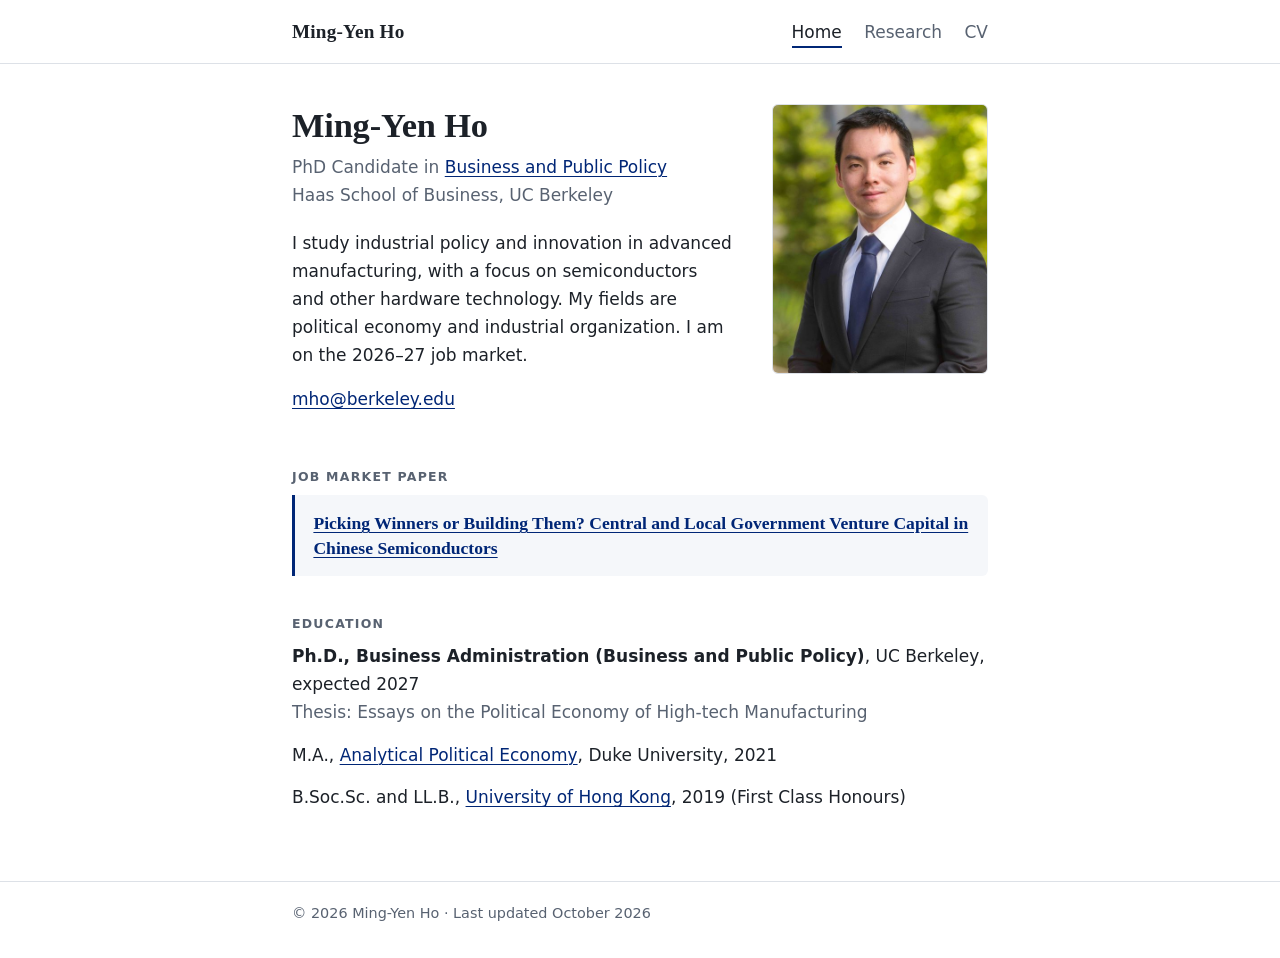
==== index.html @ 7955ac92 "Add personal website: home, research and CV Static HTML and CSS with no build step. The CV PDF is co" ====
<!doctype html>
<html lang="en">
<head>
  <meta charset="utf-8">
  <meta name="viewport" content="width=device-width, initial-scale=1">
  <title>Ming-Yen Ho</title>
  <meta name="description" content="Ming-Yen Ho is a PhD candidate in Business and Public Policy at the Haas School of Business, UC Berkeley. His research studies industrial policy and innovation in semiconductors and other hardware technology.">
  <meta name="color-scheme" content="light dark">
  <link rel="icon" href="data:image/svg+xml,%3Csvg xmlns='http://www.w3.org/2000/svg' viewBox='0 0 32 32'%3E%3Crect width='32' height='32' rx='6' fill='%23002676'/%3E%3Ctext x='16' y='22.5' font-family='Georgia,serif' font-size='15' font-weight='700' text-anchor='middle' fill='white'%3EMH%3C/text%3E%3C/svg%3E">
  <link rel="stylesheet" href="assets/style.css">
  <script type="application/ld+json">
  {
    "@context": "https://schema.org",
    "@type": "Person",
    "name": "Ming-Yen Ho",
    "jobTitle": "PhD Candidate",
    "affiliation": {
      "@type": "Organization",
      "name": "Haas School of Business, University of California, Berkeley"
    },
    "url": "https://homervyn.github.io/"
  }
  </script>
</head>
<body>
  <a class="skip" href="#main">Skip to content</a>

  <header class="site">
    <div class="wrap">
      <a class="brand" href="index.html">Ming-Yen Ho</a>
      <nav aria-label="Main">
        <ul>
          <li><a href="index.html" aria-current="page">Home</a></li>
          <li><a href="research.html">Research</a></li>
          <li><a href="cv.html">CV</a></li>
        </ul>
      </nav>
    </div>
  </header>

  <main id="main" class="wrap">
    <section class="hero">
      <div>
        <h1>Ming-Yen Ho</h1>
        <p class="role">PhD Candidate in <a href="https://haas.berkeley.edu/bpp/phd-program/">Business and Public Policy</a><br>Haas School of Business, UC Berkeley</p>
        <p>I study industrial policy and innovation in advanced manufacturing, with a focus on semiconductors and other hardware technology. My fields are political economy and industrial organization. I am on the 2026&ndash;27 job market.</p>
        <p><a href="mailto:mho@berkeley.edu">mho@berkeley.edu</a></p>
      </div>
      <img class="portrait"
           src="assets/photo-480.jpg"
           srcset="assets/photo-480.jpg 480w, assets/photo-960.jpg 960w"
           sizes="(min-width: 40.01rem) 216px, 176px"
           width="480" height="600"
           alt="Portrait of Ming-Yen Ho">
    </section>

    <section class="section" aria-labelledby="jmp-h">
      <h2 class="label" id="jmp-h">Job market paper</h2>
      <p class="jmp"><a href="research.html#jmp">Picking Winners or Building Them? Central and Local Government Venture Capital in Chinese Semiconductors</a></p>
    </section>

    <section class="section" aria-labelledby="edu-h">
      <h2 class="label" id="edu-h">Education</h2>
      <ul class="plain">
        <li><strong>Ph.D., Business Administration (Business and Public Policy)</strong>, UC Berkeley, expected 2027<br>
          <span class="muted">Thesis: Essays on the Political Economy of High-tech Manufacturing</span></li>
        <li>M.A., <a href="https://econ.duke.edu/masters-programs/degree-programs/mape">Analytical Political Economy</a>, Duke University, 2021</li>
        <li>B.Soc.Sc. and LL.B., <a href="https://ppaweb.hku.hk/programmes/ug/gl">University of Hong Kong</a>, 2019 (First Class Honours)</li>
      </ul>
    </section>
  </main>

  <footer class="foot">
    <div class="wrap">&copy; 2026 Ming-Yen Ho &middot; Last updated October 2026</div>
  </footer>
</body>
</html>
---- assets/style.css ----
/* Personal site of Ming-Yen Ho. Plain CSS, no build step. */

:root {
  color-scheme: light dark;
  --bg: #ffffff;
  --ink: #1c2128;
  --muted: #586271;
  --rule: #dde1e7;
  --panel: #f5f7fa;
  --link: #002676;
  --link-hover: #0b4fd1;
  --button-ink: #ffffff;
  --serif: "Iowan Old Style", "Palatino Linotype", Palatino, "Book Antiqua", Georgia, serif;
  --sans: system-ui, -apple-system, "Segoe UI", Roboto, "Helvetica Neue", Arial, sans-serif;
}

@media (prefers-color-scheme: dark) {
  :root {
    --bg: #12161c;
    --ink: #e6e9ee;
    --muted: #a3acb8;
    --rule: #2a313b;
    --panel: #1a2029;
    --link: #8fb4ff;
    --link-hover: #c0d4ff;
    --button-ink: #0b1220;
  }
}

*, *::before, *::after { box-sizing: border-box; }

html { -webkit-text-size-adjust: 100%; }

body {
  margin: 0;
  background: var(--bg);
  color: var(--ink);
  font: 1.0625rem/1.65 var(--sans);
  text-rendering: optimizeLegibility;
}

.wrap { max-width: 46rem; margin-inline: auto; padding-inline: 1.25rem; }

a { color: var(--link); text-underline-offset: 0.18em; text-decoration-thickness: 0.06em; }
a:hover { color: var(--link-hover); }
a:focus-visible, .button:focus-visible {
  outline: 3px solid var(--link);
  outline-offset: 3px;
  border-radius: 3px;
}

.skip {
  position: absolute; left: 1rem; top: -4rem;
  background: var(--ink); color: var(--bg);
  padding: 0.5rem 0.9rem; border-radius: 4px; z-index: 10;
}
.skip:focus { top: 0.75rem; }

/* Header and navigation */
.site { border-bottom: 1px solid var(--rule); }
.site .wrap {
  display: flex; flex-wrap: wrap; gap: 0.5rem 1.5rem;
  justify-content: space-between; align-items: baseline;
  padding-block: 1.1rem;
}
.brand {
  font: 600 1.2rem/1.2 var(--serif);
  color: var(--ink); text-decoration: none; letter-spacing: 0.01em;
}
.brand:hover { color: var(--ink); }
nav ul { display: flex; gap: 1.4rem; list-style: none; margin: 0; padding: 0; }
nav a {
  color: var(--muted); text-decoration: none;
  padding-block: 0.25rem; border-bottom: 2px solid transparent;
}
nav a:hover { color: var(--ink); }
nav a[aria-current="page"] { color: var(--ink); border-bottom-color: var(--link); }

/* Page body */
main { padding-block: 2.5rem 3.5rem; }

h1, h2, h3 { font-family: var(--serif); font-weight: 600; line-height: 1.25; margin: 0; text-wrap: balance; }
h1 { font-size: 2.15rem; letter-spacing: -0.005em; }
h3 { font-size: 1.25rem; }

.label {
  font: 600 0.78rem/1.3 var(--sans);
  letter-spacing: 0.1em; text-transform: uppercase;
  color: var(--muted); margin: 0 0 0.6rem;
}

.muted { color: var(--muted); }
.role { margin: 0.35rem 0 1.25rem; color: var(--muted); }
p { margin: 0 0 1rem; text-wrap: pretty; }

/* Home */
.hero {
  display: grid;
  grid-template-columns: minmax(0, 1fr) 13.5rem;
  gap: 2.5rem;
  align-items: start;
}
.portrait {
  display: block; width: 100%; height: auto;
  border-radius: 6px; border: 1px solid var(--rule);
}
.section { margin-top: 2.5rem; }
.jmp {
  margin: 0; padding: 1rem 1.15rem;
  background: var(--panel);
  border-left: 3px solid var(--link);
  border-radius: 0 6px 6px 0;
  font: 600 1.1rem/1.4 var(--serif);
}
.jmp a { text-decoration-thickness: 0.05em; }

.plain { list-style: none; margin: 0; padding: 0; }
.plain li { margin: 0 0 0.9rem; }

/* Research */
.lede { margin-top: 0.5rem; color: var(--muted); }
.group { margin-top: 2.75rem; }
.group:first-of-type { margin-top: 2rem; }
.paper {
  padding-block: 1.5rem;
  border-top: 1px solid var(--rule);
  scroll-margin-top: 1rem;
}
.paper:last-child { padding-bottom: 0; }
.paper .tag {
  display: inline-block; margin: 0 0 0.55rem;
  font: 600 0.72rem/1 var(--sans); letter-spacing: 0.1em; text-transform: uppercase;
  color: var(--link);
}
.paper h3 { margin: 0 0 0.35rem; }
.paper .with { margin: 0 0 0.8rem; color: var(--muted); }
.paper .abstract { margin: 0; max-width: 68ch; }
.paper .links { margin: 0.9rem 0 0; font-weight: 600; }

/* CV */
.actions { display: flex; flex-wrap: wrap; gap: 0.75rem 1.25rem; align-items: center; margin: 1.1rem 0 1.5rem; }
.button {
  display: inline-block; padding: 0.6rem 1.05rem;
  background: var(--link); color: var(--button-ink);
  border-radius: 6px; text-decoration: none; font-weight: 600;
}
.button:hover { color: var(--button-ink); filter: brightness(1.12); }
.pdf {
  display: block; width: 100%; height: min(86vh, 1150px);
  border: 1px solid var(--rule); border-radius: 6px; background: var(--panel);
}
.pdf-note { display: none; }

/* Footer */
.foot { border-top: 1px solid var(--rule); color: var(--muted); font-size: 0.9rem; }
.foot .wrap { padding-block: 1.25rem 2rem; }

@media (max-width: 40rem) {
  body { font-size: 1.03rem; }
  h1 { font-size: 1.85rem; }
  .hero { grid-template-columns: 1fr; gap: 1.5rem; }
  .portrait { order: -1; width: 11rem; }
  .pdf { display: none; }
  .pdf-note { display: block; }
}

@media print {
  .site nav, .skip, .actions { display: none; }
  body { font-size: 11pt; }
}
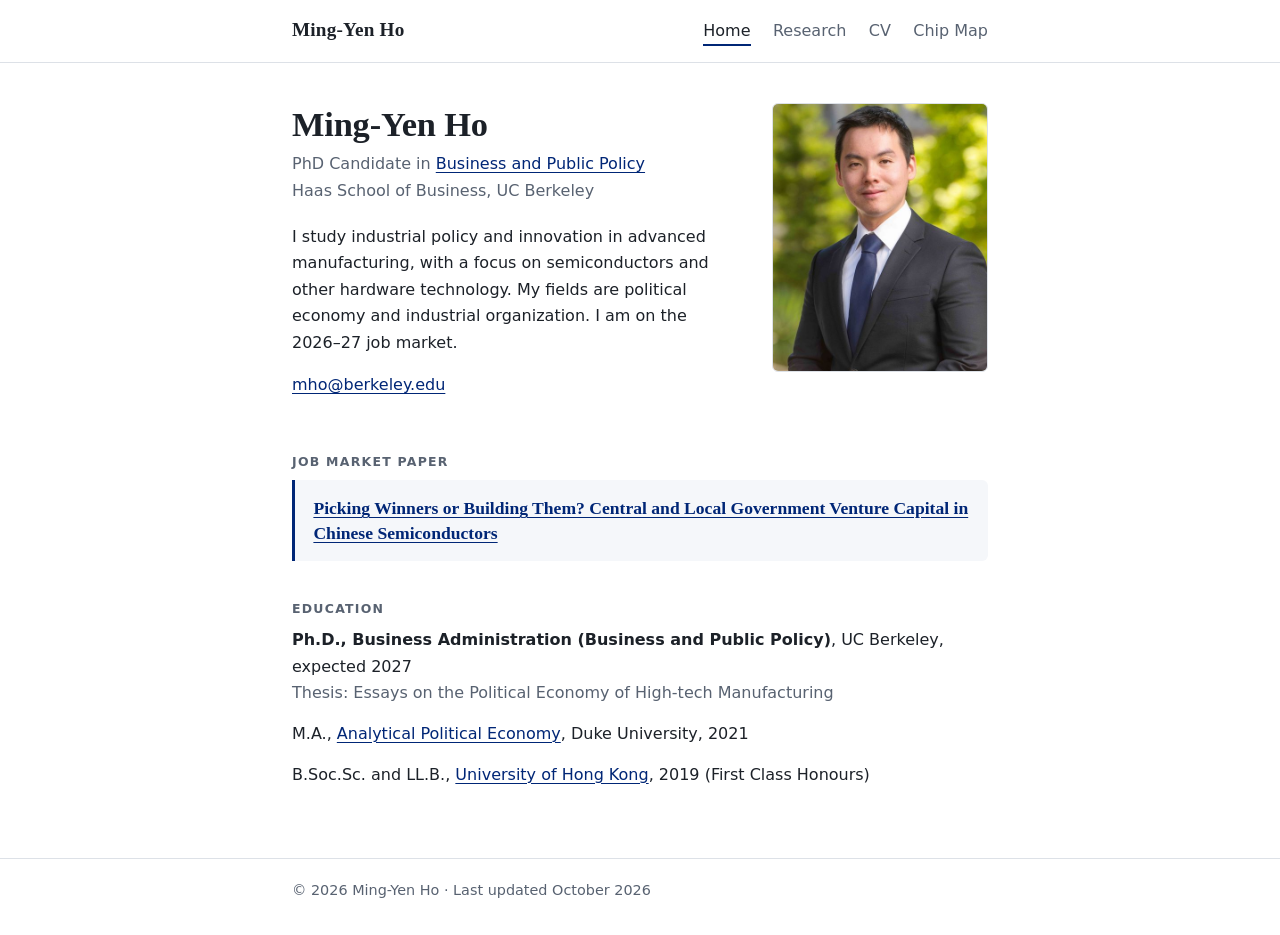
==== commit 901f6a8d: "Add a Chip Map tab to the site navigation and the site's tabs to the map page Co-Authored-By: Claude" ====
--- a/index.html
+++ b/index.html
@@ -33,6 +33,7 @@
           <li><a href="index.html" aria-current="page">Home</a></li>
           <li><a href="research.html">Research</a></li>
           <li><a href="cv.html">CV</a></li>
+          <li><a href="china-semi-map/">Chip Map</a></li>
         </ul>
       </nav>
     </div>
--- a/assets/style.css
+++ b/assets/style.css
@@ -35,7 +35,7 @@
   margin: 0;
   background: var(--bg);
   color: var(--ink);
-  font: 1.0625rem/1.65 var(--sans);
+  font: 1rem/1.65 var(--sans);
   text-rendering: optimizeLegibility;
 }
 
@@ -134,7 +134,7 @@
 }
 .paper h3 { margin: 0 0 0.35rem; }
 .paper .with { margin: 0 0 0.8rem; color: var(--muted); }
-.paper .abstract { margin: 0; max-width: 68ch; }
+.paper .abstract { margin: 0; max-width: 66ch; font-size: 0.95rem; line-height: 1.6; }
 .paper .links { margin: 0.9rem 0 0; font-weight: 600; }
 
 /* CV */
@@ -156,7 +156,7 @@
 .foot .wrap { padding-block: 1.25rem 2rem; }
 
 @media (max-width: 40rem) {
-  body { font-size: 1.03rem; }
+  body { font-size: 1rem; }
   h1 { font-size: 1.85rem; }
   .hero { grid-template-columns: 1fr; gap: 1.5rem; }
   .portrait { order: -1; width: 11rem; }
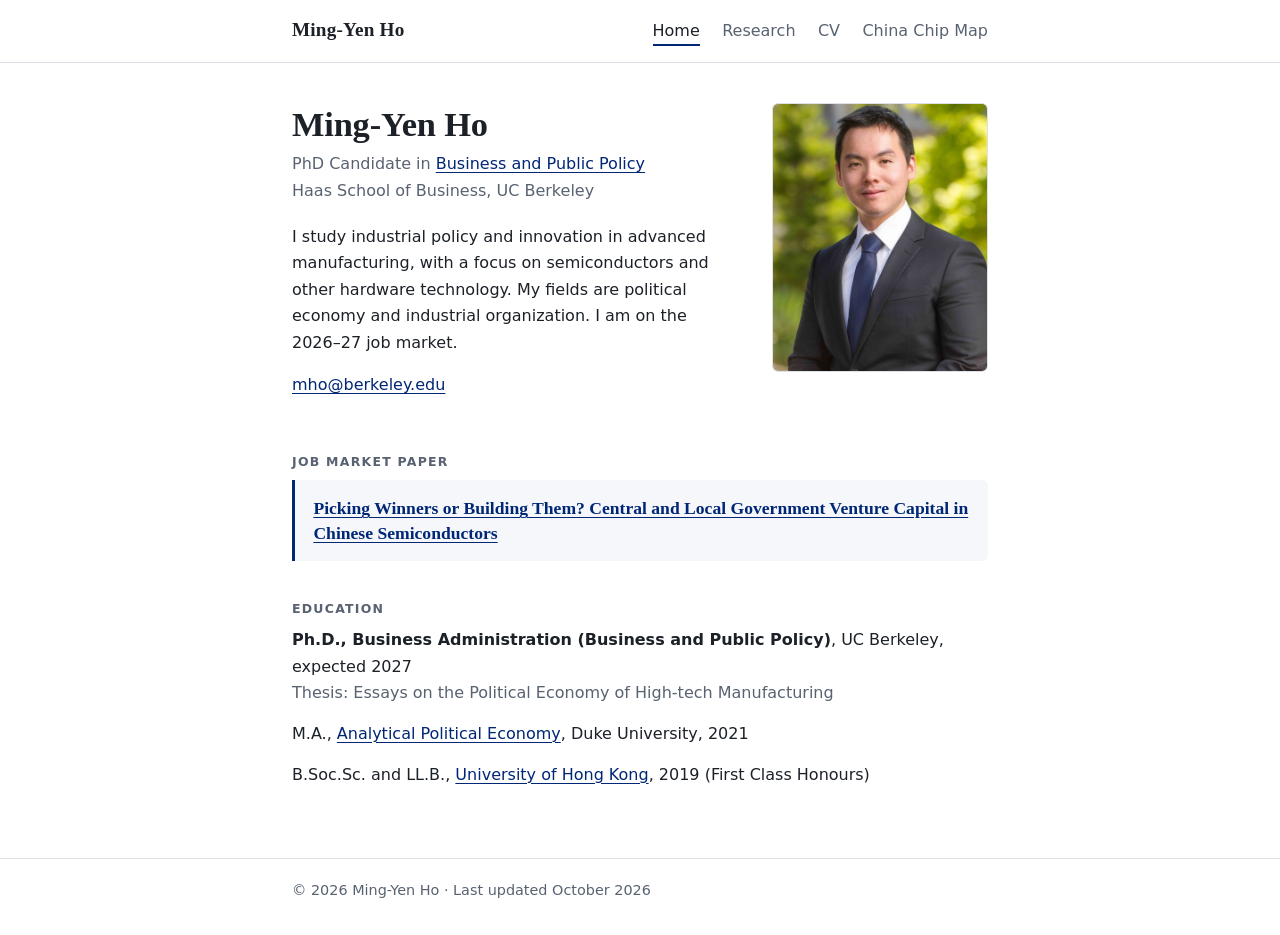
==== commit ec1ef536: "Rename the Chip Map tab to China Chip Map Co-Authored-By: Claude Sonnet 5.5 <noreply@anthropic.com> " ====
--- a/index.html
+++ b/index.html
@@ -33,7 +33,7 @@
           <li><a href="index.html" aria-current="page">Home</a></li>
           <li><a href="research.html">Research</a></li>
           <li><a href="cv.html">CV</a></li>
-          <li><a href="china-semi-map/">Chip Map</a></li>
+          <li><a href="china-semi-map/">China Chip Map</a></li>
         </ul>
       </nav>
     </div>
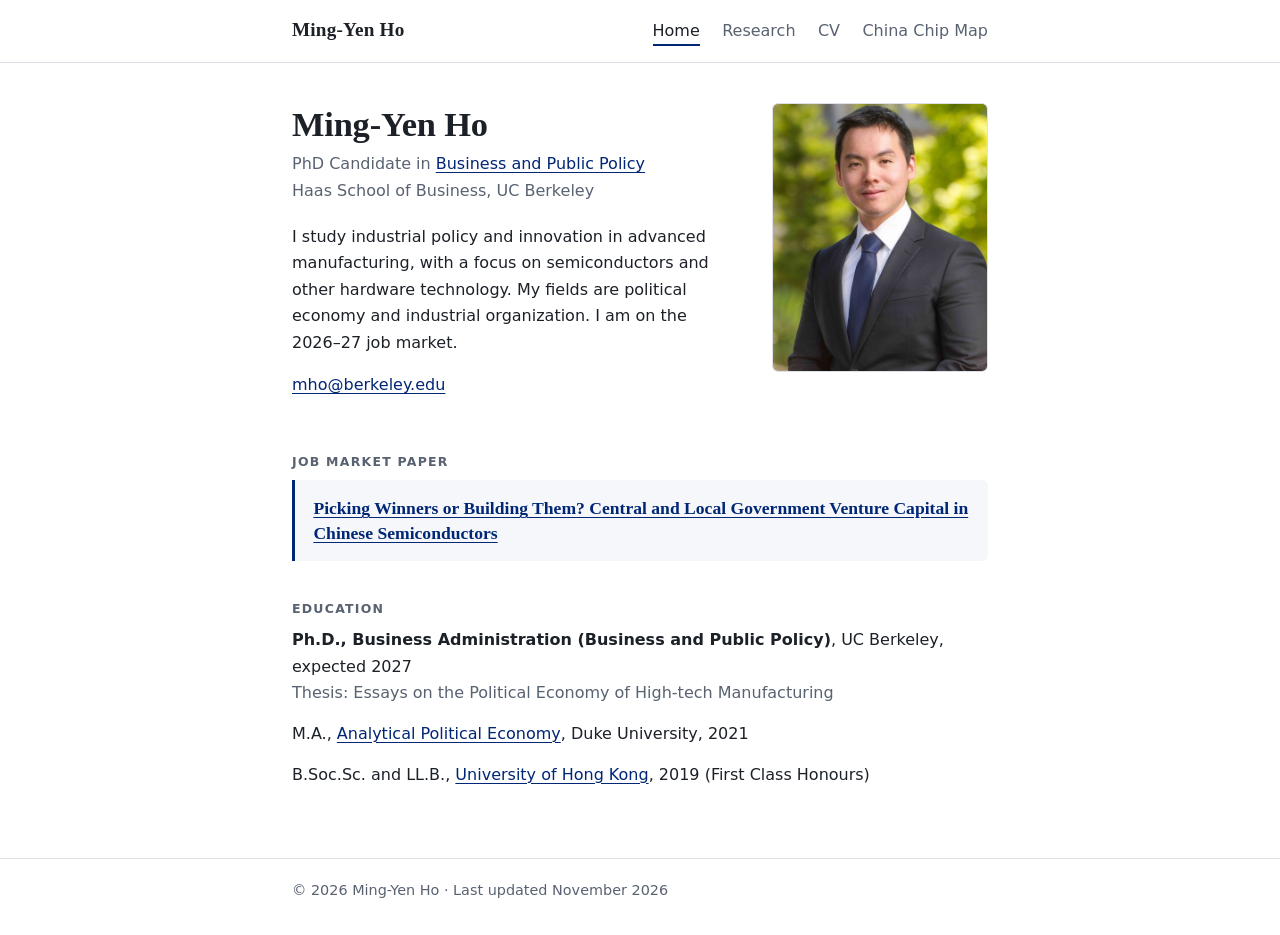
==== commit e6f0a0af: "Update chip costs paper title and abstract (Nov 18 draft) and rebuild CV Co-Authored-By: Claude Opus" ====
--- a/index.html
+++ b/index.html
@@ -3,8 +3,15 @@
 <head>
   <meta charset="utf-8">
   <meta name="viewport" content="width=device-width, initial-scale=1">
-  <title>Ming-Yen Ho</title>
+  <title>Ming-Yen Ho | PhD Candidate, UC Berkeley Haas</title>
   <meta name="description" content="Ming-Yen Ho is a PhD candidate in Business and Public Policy at the Haas School of Business, UC Berkeley. His research studies industrial policy and innovation in semiconductors and other hardware technology.">
+  <link rel="canonical" href="https://homervyn.github.io/">
+  <meta property="og:type" content="profile">
+  <meta property="og:title" content="Ming-Yen Ho | PhD Candidate, UC Berkeley Haas">
+  <meta property="og:description" content="PhD candidate in Business and Public Policy at UC Berkeley Haas, studying industrial policy and innovation in semiconductors.">
+  <meta property="og:url" content="https://homervyn.github.io/">
+  <meta property="og:image" content="https://homervyn.github.io/assets/photo-960.jpg">
+  <meta name="twitter:card" content="summary">
   <meta name="color-scheme" content="light dark">
   <link rel="icon" href="data:image/svg+xml,%3Csvg xmlns='http://www.w3.org/2000/svg' viewBox='0 0 32 32'%3E%3Crect width='32' height='32' rx='6' fill='%23002676'/%3E%3Ctext x='16' y='22.5' font-family='Georgia,serif' font-size='15' font-weight='700' text-anchor='middle' fill='white'%3EMH%3C/text%3E%3C/svg%3E">
   <link rel="stylesheet" href="assets/style.css">
@@ -13,12 +20,25 @@
     "@context": "https://schema.org",
     "@type": "Person",
     "name": "Ming-Yen Ho",
-    "jobTitle": "PhD Candidate",
+    "alternateName": "Ming-yen Ho",
+    "jobTitle": "PhD Candidate in Business and Public Policy",
     "affiliation": {
       "@type": "Organization",
-      "name": "Haas School of Business, University of California, Berkeley"
+      "name": "Haas School of Business, University of California, Berkeley",
+      "url": "https://haas.berkeley.edu/"
     },
-    "url": "https://homervyn.github.io/"
+    "alumniOf": [
+      {"@type": "CollegeOrUniversity", "name": "Duke University"},
+      {"@type": "CollegeOrUniversity", "name": "The University of Hong Kong"}
+    ],
+    "knowsAbout": ["Industrial policy", "Political economy", "Industrial organization", "Semiconductors", "Economics of innovation"],
+    "email": "mailto:mho@berkeley.edu",
+    "image": "https://homervyn.github.io/assets/photo-960.jpg",
+    "url": "https://homervyn.github.io/",
+    "sameAs": [
+      "https://sites.google.com/view/ming-yenho/",
+      "https://dset.tw/en/teams/ming-yen-ho/"
+    ]
   }
   </script>
 </head>
@@ -72,7 +92,7 @@
   </main>
 
   <footer class="foot">
-    <div class="wrap">&copy; 2026 Ming-Yen Ho &middot; Last updated October 2026</div>
+    <div class="wrap">&copy; 2026 Ming-Yen Ho &middot; Last updated November 2026</div>
   </footer>
 </body>
 </html>
--- a/assets/style.css
+++ b/assets/style.css
@@ -136,6 +136,22 @@
 .paper .with { margin: 0 0 0.8rem; color: var(--muted); }
 .paper .abstract { margin: 0; max-width: 66ch; font-size: 0.95rem; line-height: 1.6; }
 .paper .links { margin: 0.9rem 0 0; font-weight: 600; }
+.abstract-toggle {
+  display: inline-flex; align-items: center; gap: 0.4rem;
+  margin: 0.1rem 0 0.7rem; padding: 0.3rem 0.8rem;
+  font: 600 0.82rem/1.2 var(--sans); color: var(--link);
+  background: transparent; border: 1px solid var(--rule); border-radius: 999px;
+  cursor: pointer;
+}
+.abstract-toggle:hover { color: var(--link-hover); border-color: var(--link); }
+.abstract-toggle:focus-visible { outline: 2px solid var(--link); outline-offset: 2px; }
+.abstract-toggle::after {
+  content: ""; width: 0.42em; height: 0.42em;
+  border-right: 2px solid currentColor; border-bottom: 2px solid currentColor;
+  transform: translateY(-0.12em) rotate(45deg); transition: transform 0.15s ease;
+}
+.abstract-toggle[aria-expanded="true"]::after { transform: translateY(0.1em) rotate(-135deg); }
+.paper .abstract-toggle + .abstract { margin-bottom: 0.2rem; }
 
 /* CV */
 .actions { display: flex; flex-wrap: wrap; gap: 0.75rem 1.25rem; align-items: center; margin: 1.1rem 0 1.5rem; }
@@ -165,6 +181,7 @@
 }
 
 @media print {
-  .site nav, .skip, .actions { display: none; }
+  .site nav, .skip, .actions, .abstract-toggle { display: none; }
+  .paper .abstract[hidden] { display: block; }
   body { font-size: 11pt; }
 }
